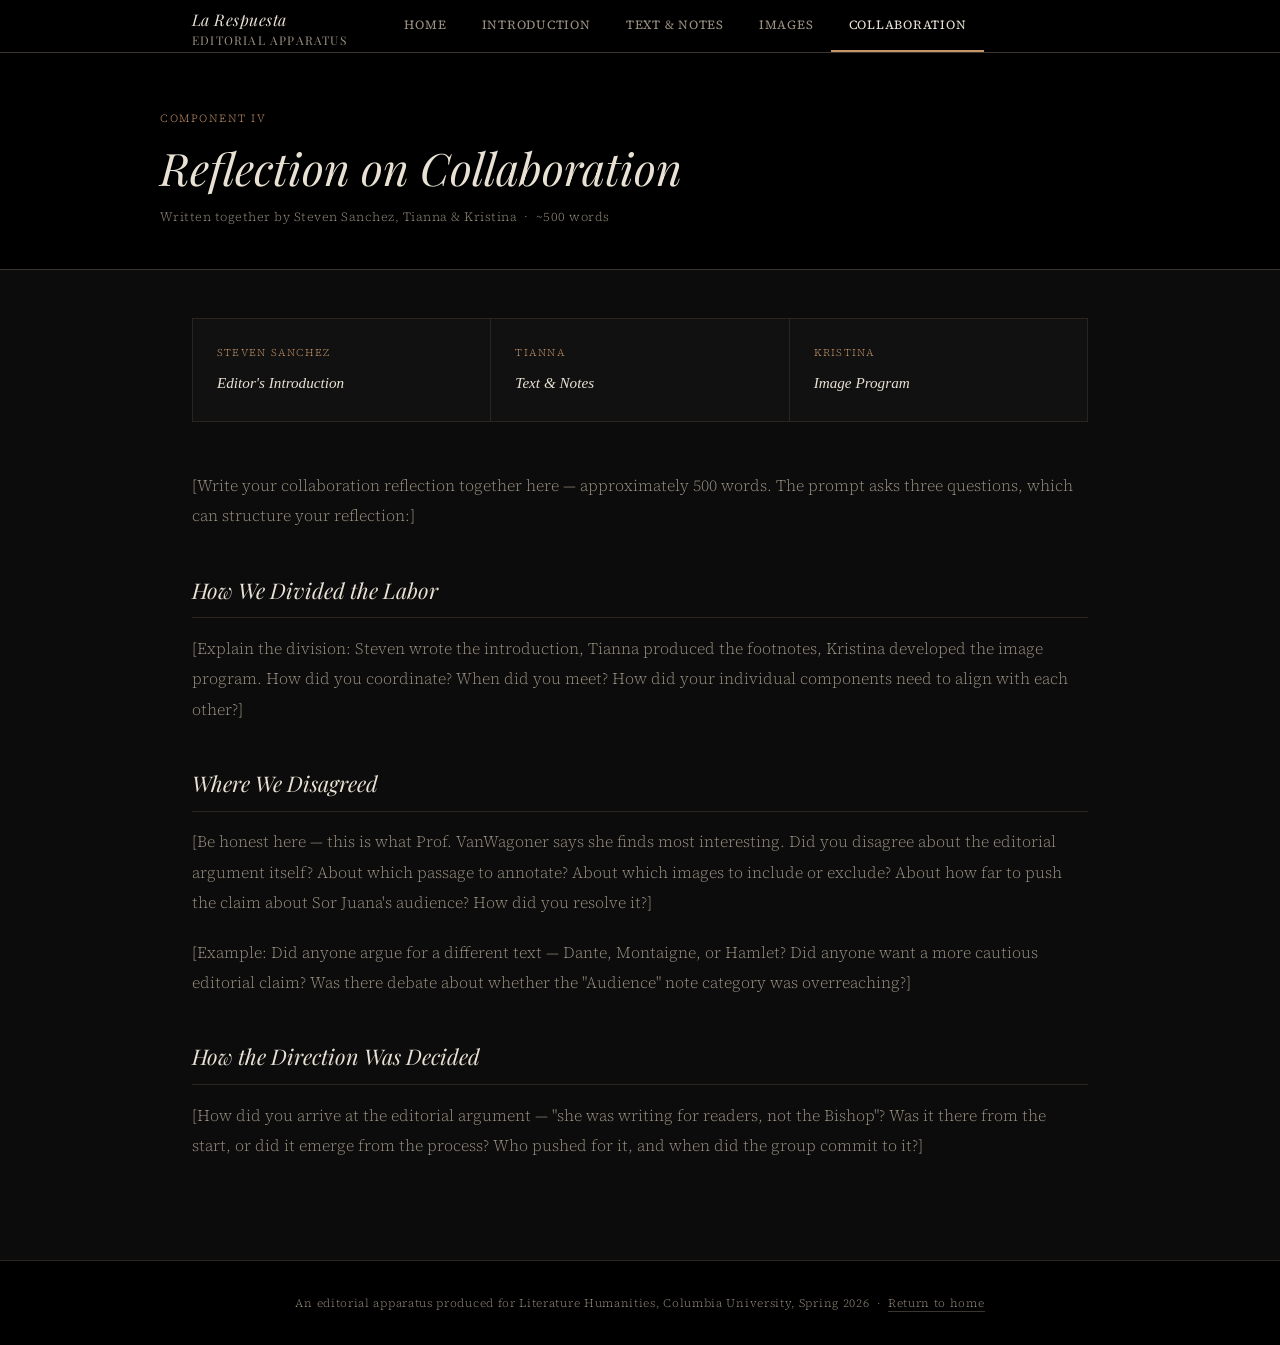
==== collaboration.html @ 0af34271 "Rebuild site: Digital Dante-inspired editorial apparatus for La Respuesta Full redesign with dark sc" ====
<!DOCTYPE html>
<html lang="en">
<head>
  <meta charset="UTF-8" />
  <meta name="viewport" content="width=device-width, initial-scale=1.0" />
  <title>Reflection on Collaboration — La Respuesta</title>
  <link rel="stylesheet" href="css/style.css" />
</head>
<body>

  <header>
    <nav>
      <a href="index.html" class="nav-logo">
        La Respuesta
        <span>Editorial Apparatus</span>
      </a>
      <ul>
        <li><a href="index.html">Home</a></li>
        <li><a href="introduction.html">Introduction</a></li>
        <li><a href="text.html">Text &amp; Notes</a></li>
        <li><a href="images.html">Images</a></li>
        <li><a href="collaboration.html" class="active">Collaboration</a></li>
      </ul>
    </nav>
  </header>

  <main>

    <div class="page-header">
      <div class="page-header-inner">
        <p class="page-eyebrow">Component IV</p>
        <h1>Reflection on Collaboration</h1>
        <p class="byline">
          Written together by Steven Sanchez, Tianna &amp; Kristina &nbsp;·&nbsp; ~500 words
        </p>
      </div>
    </div>

    <div class="page-content">

      <div style="display:grid;grid-template-columns:1fr 1fr 1fr;gap:1px;background:var(--border);border:1px solid var(--border);margin-bottom:3rem;">
        <div style="background:var(--bg-section);padding:1.5rem;">
          <div class="image-num" style="margin-bottom:0.5rem;">Steven Sanchez</div>
          <div style="font-family:'IM Fell English',serif;font-style:italic;color:var(--text);font-size:0.95rem;">Editor's Introduction</div>
        </div>
        <div style="background:var(--bg-section);padding:1.5rem;">
          <div class="image-num" style="margin-bottom:0.5rem;">Tianna</div>
          <div style="font-family:'IM Fell English',serif;font-style:italic;color:var(--text);font-size:0.95rem;">Text &amp; Notes</div>
        </div>
        <div style="background:var(--bg-section);padding:1.5rem;">
          <div class="image-num" style="margin-bottom:0.5rem;">Kristina</div>
          <div style="font-family:'IM Fell English',serif;font-style:italic;color:var(--text);font-size:0.95rem;">Image Program</div>
        </div>
      </div>

      <article class="prose">

        <p>
          [Write your collaboration reflection together here — approximately 500 words.
          The prompt asks three questions, which can structure your reflection:]
        </p>

        <h2>How We Divided the Labor</h2>
        <p>
          [Explain the division: Steven wrote the introduction, Tianna produced the footnotes,
          Kristina developed the image program. How did you coordinate? When did you meet?
          How did your individual components need to align with each other?]
        </p>

        <h2>Where We Disagreed</h2>
        <p>
          [Be honest here — this is what Prof. VanWagoner says she finds most interesting.
          Did you disagree about the editorial argument itself? About which passage to annotate?
          About which images to include or exclude? About how far to push the claim about
          Sor Juana's audience? How did you resolve it?]
        </p>
        <p>
          [Example: Did anyone argue for a different text — Dante, Montaigne, or Hamlet?
          Did anyone want a more cautious editorial claim? Was there debate about whether
          the "Audience" note category was overreaching?]
        </p>

        <h2>How the Direction Was Decided</h2>
        <p>
          [How did you arrive at the editorial argument — "she was writing for readers, not the
          Bishop"? Was it there from the start, or did it emerge from the process? Who pushed
          for it, and when did the group commit to it?]
        </p>

      </article>
    </div>

  </main>

  <footer>
    <p>
      An editorial apparatus produced for Literature Humanities, Columbia University, Spring 2026 &nbsp;·&nbsp;
      <a href="index.html">Return to home</a>
    </p>
  </footer>

  <script src="js/main.js"></script>
</body>
</html>
---- css/style.css ----
/* ===== Fonts ===== */
@import url('https://fonts.googleapis.com/css2?family=IM+Fell+English:ital@0;1&family=Playfair+Display:ital,wght@0,400;0,700;1,400&family=Source+Serif+4:ital,wght@0,300;0,400;1,300;1,400&display=swap');

/* ===== Reset ===== */
*, *::before, *::after {
  box-sizing: border-box;
  margin: 0;
  padding: 0;
}

:root {
  --bg:          #0c0c0c;
  --bg-section:  #111111;
  --text:        #e8e1d4;
  --text-muted:  #9a9080;
  --accent:      #c8956a;
  --accent-dim:  #7a4f2e;
  --border:      #2a2520;
  --border-mid:  #3a3530;
  --gold:        #c9a84c;
  --max-width:   960px;
  --font-serif:  'IM Fell English', 'Playfair Display', Georgia, serif;
  --font-body:   'Source Serif 4', Georgia, serif;
}

html { font-size: 16px; scroll-behavior: smooth; }

body {
  background: var(--bg);
  color: var(--text);
  font-family: var(--font-body);
  font-weight: 300;
  line-height: 1.8;
  display: flex;
  flex-direction: column;
  min-height: 100vh;
}

main { flex: 1; }

a { color: inherit; text-decoration: none; }

/* ===== Navigation ===== */
header {
  background: #000;
  border-bottom: 1px solid var(--border-mid);
  position: sticky;
  top: 0;
  z-index: 200;
}

nav {
  max-width: var(--max-width);
  margin: 0 auto;
  padding: 0 2rem;
  display: flex;
  align-items: center;
  height: 52px;
  gap: 0;
}

.nav-logo {
  font-family: var(--font-serif);
  font-size: 1rem;
  color: var(--text);
  letter-spacing: 0.03em;
  margin-right: 2.5rem;
  white-space: nowrap;
  font-style: italic;
}

.nav-logo span {
  font-style: normal;
  color: var(--text-muted);
  font-size: 0.75rem;
  letter-spacing: 0.1em;
  text-transform: uppercase;
  display: block;
  line-height: 1;
}

nav ul {
  list-style: none;
  display: flex;
  height: 100%;
}

nav ul li {
  height: 100%;
}

nav ul li a {
  display: flex;
  align-items: center;
  height: 100%;
  padding: 0 1.1rem;
  font-family: var(--font-body);
  font-size: 0.78rem;
  font-weight: 400;
  letter-spacing: 0.06em;
  text-transform: uppercase;
  color: var(--text-muted);
  border-bottom: 2px solid transparent;
  transition: color 0.2s, border-color 0.2s;
}

nav ul li a:hover,
nav ul li a.active {
  color: var(--text);
  border-bottom-color: var(--accent);
}

/* ===== Hero ===== */
.hero {
  position: relative;
  height: 82vh;
  min-height: 520px;
  display: flex;
  align-items: flex-end;
  overflow: hidden;
  background: #000;
}

.hero-img {
  position: absolute;
  inset: 0;
  width: 100%;
  height: 100%;
  object-fit: cover;
  opacity: 0.45;
}

/* Fallback parchment texture when no image is present */
.hero-bg-fallback {
  position: absolute;
  inset: 0;
  background:
    radial-gradient(ellipse at 30% 40%, #3d2a1a 0%, transparent 60%),
    radial-gradient(ellipse at 70% 60%, #1a1208 0%, transparent 60%),
    linear-gradient(170deg, #1c1410 0%, #080604 100%);
  opacity: 1;
}

.hero-overlay {
  position: absolute;
  inset: 0;
  background: linear-gradient(
    to top,
    rgba(0,0,0,0.92) 0%,
    rgba(0,0,0,0.5) 45%,
    rgba(0,0,0,0.15) 100%
  );
}

.hero-content {
  position: relative;
  z-index: 10;
  max-width: var(--max-width);
  margin: 0 auto;
  padding: 0 2rem 3.5rem;
  width: 100%;
}

.hero-eyebrow {
  font-family: var(--font-body);
  font-size: 0.72rem;
  font-weight: 400;
  letter-spacing: 0.15em;
  text-transform: uppercase;
  color: var(--accent);
  margin-bottom: 0.9rem;
}

.hero h1 {
  font-family: var(--font-serif);
  font-size: clamp(2.2rem, 5vw, 3.8rem);
  font-weight: 400;
  font-style: italic;
  line-height: 1.1;
  color: var(--text);
  margin-bottom: 0.5rem;
  max-width: 700px;
}

.hero-subtitle {
  font-family: var(--font-body);
  font-size: 0.9rem;
  color: var(--text-muted);
  letter-spacing: 0.04em;
  margin-bottom: 2rem;
  max-width: 560px;
  line-height: 1.6;
}

.hero-meta {
  display: flex;
  gap: 2rem;
  flex-wrap: wrap;
  font-size: 0.75rem;
  letter-spacing: 0.08em;
  text-transform: uppercase;
  color: var(--text-muted);
  border-top: 1px solid var(--border-mid);
  padding-top: 1.2rem;
}

.hero-meta span { color: var(--text); }

/* ===== Banner strip (like Digital Dante's subtitle bar) ===== */
.site-banner {
  background: #000;
  border-bottom: 1px solid var(--border);
  text-align: center;
  padding: 0.65rem 2rem;
  font-size: 0.68rem;
  letter-spacing: 0.14em;
  text-transform: uppercase;
  color: var(--text-muted);
}

.site-banner strong { color: var(--text); font-weight: 400; }

/* ===== Nav Cards (home page section grid) ===== */
.nav-cards {
  display: grid;
  grid-template-columns: repeat(auto-fit, minmax(200px, 1fr));
  border-top: 1px solid var(--border);
}

.nav-card {
  border-right: 1px solid var(--border);
  padding: 2.2rem 1.8rem;
  transition: background 0.2s;
  cursor: pointer;
  display: flex;
  flex-direction: column;
  gap: 0.5rem;
}

.nav-card:last-child { border-right: none; }

.nav-card:hover { background: var(--bg-section); }

.nav-card-label {
  font-size: 0.68rem;
  letter-spacing: 0.12em;
  text-transform: uppercase;
  color: var(--accent);
}

.nav-card-title {
  font-family: var(--font-serif);
  font-size: 1.05rem;
  font-style: italic;
  color: var(--text);
  line-height: 1.3;
}

.nav-card-desc {
  font-size: 0.8rem;
  color: var(--text-muted);
  line-height: 1.5;
}

/* ===== Claim section ===== */
.claim-section {
  max-width: var(--max-width);
  margin: 0 auto;
  padding: 4rem 2rem;
  display: grid;
  grid-template-columns: 1fr 2fr;
  gap: 3rem;
  border-bottom: 1px solid var(--border);
}

.claim-label {
  font-size: 0.68rem;
  letter-spacing: 0.14em;
  text-transform: uppercase;
  color: var(--accent);
  padding-top: 0.25rem;
}

.claim-body h2 {
  font-family: var(--font-serif);
  font-size: 1.55rem;
  font-style: italic;
  font-weight: 400;
  line-height: 1.35;
  color: var(--text);
  margin-bottom: 1.2rem;
}

.claim-body p {
  font-size: 0.95rem;
  color: var(--text-muted);
  line-height: 1.9;
  margin-bottom: 0.9rem;
}

.claim-body p:last-child { margin-bottom: 0; }

/* ===== Page layout ===== */
.page-header {
  background: #000;
  border-bottom: 1px solid var(--border-mid);
  padding: 3.5rem 2rem 2.5rem;
}

.page-header-inner {
  max-width: var(--max-width);
  margin: 0 auto;
}

.page-eyebrow {
  font-size: 0.68rem;
  letter-spacing: 0.14em;
  text-transform: uppercase;
  color: var(--accent);
  margin-bottom: 0.8rem;
}

.page-header h1 {
  font-family: var(--font-serif);
  font-size: clamp(1.8rem, 4vw, 2.8rem);
  font-style: italic;
  font-weight: 400;
  line-height: 1.2;
  color: var(--text);
  margin-bottom: 0.7rem;
}

.page-header .byline {
  font-size: 0.78rem;
  color: var(--text-muted);
  letter-spacing: 0.04em;
}

.page-content {
  max-width: var(--max-width);
  margin: 0 auto;
  padding: 3rem 2rem 5rem;
}

/* ===== Prose ===== */
.prose h2 {
  font-family: var(--font-serif);
  font-size: 1.35rem;
  font-style: italic;
  font-weight: 400;
  color: var(--text);
  margin: 2.5rem 0 0.9rem;
  padding-bottom: 0.5rem;
  border-bottom: 1px solid var(--border);
}

.prose p {
  font-size: 1rem;
  line-height: 1.9;
  color: var(--text-muted);
  margin-bottom: 1.2rem;
}

.prose p strong { color: var(--text); font-weight: 400; }

.prose blockquote {
  margin: 2rem 0;
  padding: 1.2rem 1.8rem;
  border-left: 3px solid var(--accent-dim);
  background: var(--bg-section);
}

.prose blockquote p {
  font-style: italic;
  color: var(--text);
  margin-bottom: 0;
}

/* ===== Annotated text ===== */
.text-passage {
  background: var(--bg-section);
  border: 1px solid var(--border-mid);
  border-radius: 2px;
  padding: 2.5rem 3rem;
  margin-bottom: 3rem;
  font-family: var(--font-serif);
  font-size: 1rem;
  line-height: 2.1;
  color: var(--text);
}

.text-passage p { margin-bottom: 1.2em; }

.note-marker {
  color: var(--gold);
  font-size: 0.72rem;
  vertical-align: super;
  cursor: pointer;
  font-family: var(--font-body);
  font-style: normal;
  margin-left: 1px;
  transition: color 0.15s;
}

.note-marker:hover { color: var(--accent); }

/* ===== Notes list ===== */
.notes-list {
  counter-reset: note;
  list-style: none;
  padding: 0;
}

.notes-list li {
  display: grid;
  grid-template-columns: 2.5rem 1fr;
  gap: 0.5rem;
  padding: 1.1rem 0;
  border-bottom: 1px solid var(--border);
  font-size: 0.9rem;
  line-height: 1.75;
  color: var(--text-muted);
}

.notes-list li:last-child { border-bottom: none; }

.note-num {
  color: var(--gold);
  font-family: var(--font-body);
  font-size: 0.75rem;
  padding-top: 0.15rem;
  font-style: normal;
}

.note-tag {
  font-size: 0.65rem;
  letter-spacing: 0.08em;
  text-transform: uppercase;
  color: var(--accent-dim);
  border: 1px solid var(--accent-dim);
  padding: 0.1rem 0.4rem;
  border-radius: 2px;
  margin-left: 0.5rem;
  vertical-align: middle;
}

/* ===== Images ===== */
.image-grid {
  display: grid;
  grid-template-columns: 1fr;
  gap: 4rem;
}

.image-entry {
  border-bottom: 1px solid var(--border);
  padding-bottom: 4rem;
}

.image-entry:last-child { border-bottom: none; padding-bottom: 0; }

.image-figure {
  background: var(--bg-section);
  border: 1px solid var(--border-mid);
  margin-bottom: 1.5rem;
  display: flex;
  align-items: center;
  justify-content: center;
  min-height: 260px;
  overflow: hidden;
}

.image-figure img {
  width: 100%;
  display: block;
  max-height: 500px;
  object-fit: contain;
}

.image-placeholder {
  display: flex;
  flex-direction: column;
  align-items: center;
  justify-content: center;
  min-height: 260px;
  color: var(--text-muted);
  text-align: center;
  padding: 2rem;
}

.image-placeholder .icon { font-size: 2rem; margin-bottom: 0.5rem; opacity: 0.3; }

.image-num {
  font-size: 0.65rem;
  letter-spacing: 0.12em;
  text-transform: uppercase;
  color: var(--accent);
  margin-bottom: 0.4rem;
}

.image-caption {
  font-family: var(--font-serif);
  font-size: 1.05rem;
  font-style: italic;
  color: var(--text);
  margin-bottom: 0.4rem;
}

.image-source {
  font-size: 0.75rem;
  color: var(--text-muted);
  margin-bottom: 1.1rem;
}

.image-analysis {
  font-size: 0.92rem;
  line-height: 1.85;
  color: var(--text-muted);
}

/* ===== Argument callout ===== */
.callout {
  border: 1px solid var(--accent-dim);
  background: #160e08;
  padding: 1.5rem 2rem;
  margin: 2rem 0;
  border-radius: 2px;
}

.callout-label {
  font-size: 0.65rem;
  letter-spacing: 0.12em;
  text-transform: uppercase;
  color: var(--accent);
  margin-bottom: 0.6rem;
}

.callout p {
  font-size: 0.92rem;
  color: var(--text);
  line-height: 1.8;
  margin: 0;
}

/* ===== Footer ===== */
footer {
  background: #000;
  border-top: 1px solid var(--border);
  padding: 2rem;
  text-align: center;
  font-size: 0.72rem;
  letter-spacing: 0.06em;
  color: var(--text-muted);
}

footer a { color: var(--text-muted); border-bottom: 1px solid var(--border-mid); }

/* ===== Responsive ===== */
@media (max-width: 700px) {
  .claim-section { grid-template-columns: 1fr; gap: 1rem; }
  .nav-cards { grid-template-columns: 1fr 1fr; }
  .text-passage { padding: 1.5rem; }
  nav ul li a { padding: 0 0.7rem; font-size: 0.72rem; }
  .nav-logo { margin-right: 1rem; }
}
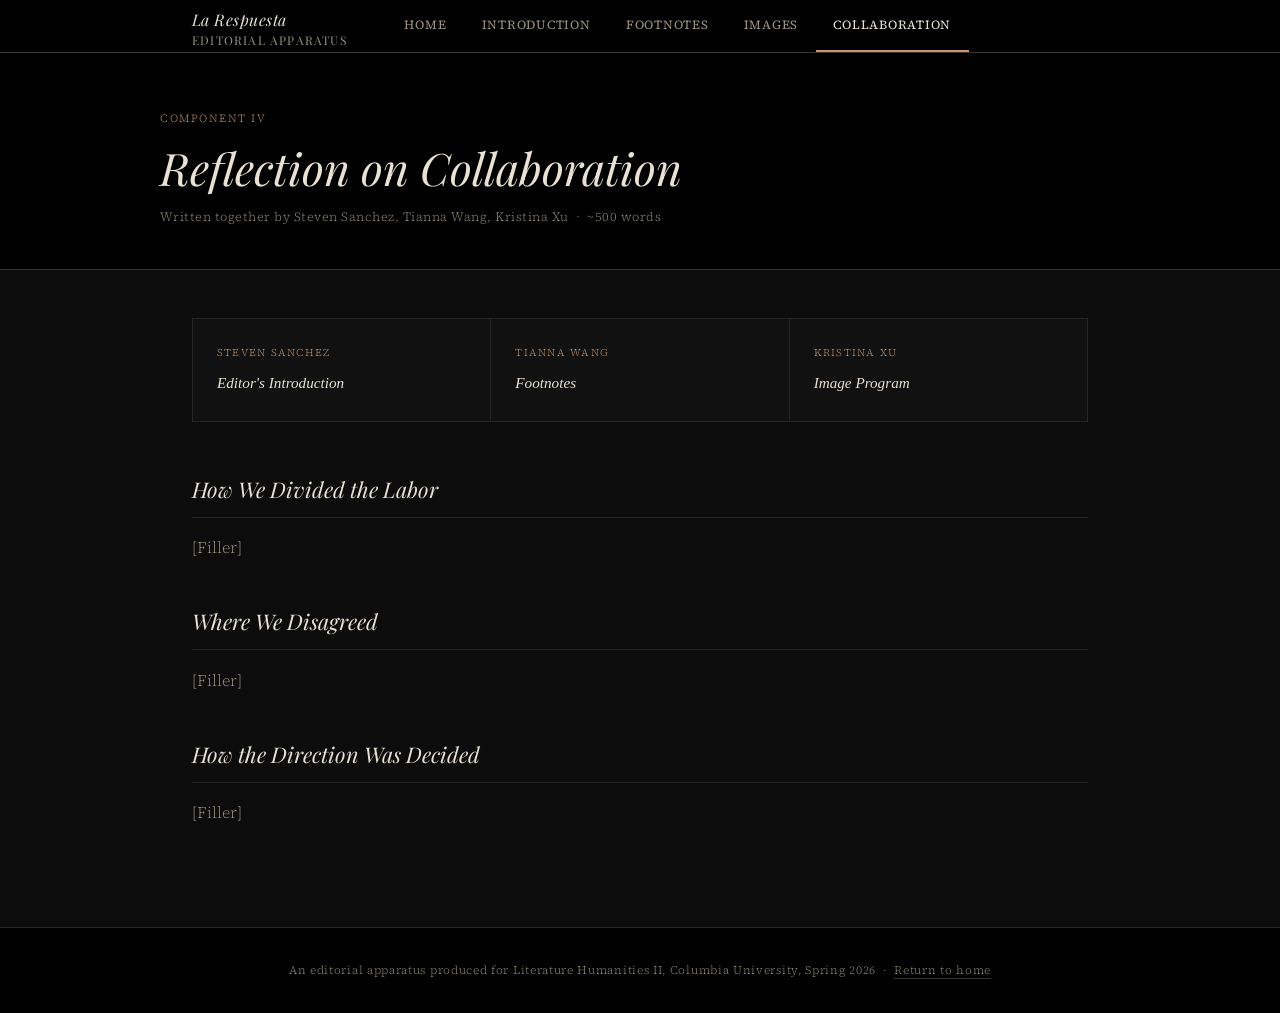
==== commit 0e464653: "Edits: book cover, remove editorial argument section, clean fillers, fix names/course/em dashes - Ad" ====
--- a/collaboration.html
+++ b/collaboration.html
@@ -3,7 +3,7 @@
 <head>
   <meta charset="UTF-8" />
   <meta name="viewport" content="width=device-width, initial-scale=1.0" />
-  <title>Reflection on Collaboration — La Respuesta</title>
+  <title>Reflection on Collaboration, La Respuesta</title>
   <link rel="stylesheet" href="css/style.css" />
 </head>
 <body>
@@ -17,7 +17,7 @@
       <ul>
         <li><a href="index.html">Home</a></li>
         <li><a href="introduction.html">Introduction</a></li>
-        <li><a href="text.html">Text &amp; Notes</a></li>
+        <li><a href="text.html">Footnotes</a></li>
         <li><a href="images.html">Images</a></li>
         <li><a href="collaboration.html" class="active">Collaboration</a></li>
       </ul>
@@ -31,7 +31,7 @@
         <p class="page-eyebrow">Component IV</p>
         <h1>Reflection on Collaboration</h1>
         <p class="byline">
-          Written together by Steven Sanchez, Tianna &amp; Kristina &nbsp;·&nbsp; ~500 words
+          Written together by Steven Sanchez, Tianna Wang, Kristina Xu &nbsp;·&nbsp; ~500 words
         </p>
       </div>
     </div>
@@ -44,48 +44,25 @@
           <div style="font-family:'IM Fell English',serif;font-style:italic;color:var(--text);font-size:0.95rem;">Editor's Introduction</div>
         </div>
         <div style="background:var(--bg-section);padding:1.5rem;">
-          <div class="image-num" style="margin-bottom:0.5rem;">Tianna</div>
-          <div style="font-family:'IM Fell English',serif;font-style:italic;color:var(--text);font-size:0.95rem;">Text &amp; Notes</div>
+          <div class="image-num" style="margin-bottom:0.5rem;">Tianna Wang</div>
+          <div style="font-family:'IM Fell English',serif;font-style:italic;color:var(--text);font-size:0.95rem;">Footnotes</div>
         </div>
         <div style="background:var(--bg-section);padding:1.5rem;">
-          <div class="image-num" style="margin-bottom:0.5rem;">Kristina</div>
+          <div class="image-num" style="margin-bottom:0.5rem;">Kristina Xu</div>
           <div style="font-family:'IM Fell English',serif;font-style:italic;color:var(--text);font-size:0.95rem;">Image Program</div>
         </div>
       </div>
 
       <article class="prose">
 
-        <p>
-          [Write your collaboration reflection together here — approximately 500 words.
-          The prompt asks three questions, which can structure your reflection:]
-        </p>
-
         <h2>How We Divided the Labor</h2>
-        <p>
-          [Explain the division: Steven wrote the introduction, Tianna produced the footnotes,
-          Kristina developed the image program. How did you coordinate? When did you meet?
-          How did your individual components need to align with each other?]
-        </p>
+        <p>[Filler]</p>
 
         <h2>Where We Disagreed</h2>
-        <p>
-          [Be honest here — this is what Prof. VanWagoner says she finds most interesting.
-          Did you disagree about the editorial argument itself? About which passage to annotate?
-          About which images to include or exclude? About how far to push the claim about
-          Sor Juana's audience? How did you resolve it?]
-        </p>
-        <p>
-          [Example: Did anyone argue for a different text — Dante, Montaigne, or Hamlet?
-          Did anyone want a more cautious editorial claim? Was there debate about whether
-          the "Audience" note category was overreaching?]
-        </p>
+        <p>[Filler]</p>
 
         <h2>How the Direction Was Decided</h2>
-        <p>
-          [How did you arrive at the editorial argument — "she was writing for readers, not the
-          Bishop"? Was it there from the start, or did it emerge from the process? Who pushed
-          for it, and when did the group commit to it?]
-        </p>
+        <p>[Filler]</p>
 
       </article>
     </div>
@@ -94,7 +71,7 @@
 
   <footer>
     <p>
-      An editorial apparatus produced for Literature Humanities, Columbia University, Spring 2026 &nbsp;·&nbsp;
+      An editorial apparatus produced for Literature Humanities II, Columbia University, Spring 2026 &nbsp;·&nbsp;
       <a href="index.html">Return to home</a>
     </p>
   </footer>
--- a/css/style.css
+++ b/css/style.css
@@ -262,6 +262,61 @@
   line-height: 1.5;
 }
 
+/* ===== Book Cover ===== */
+.book-cover-section {
+  background: #000;
+  border-bottom: 1px solid var(--border);
+  padding: 3.5rem 2rem;
+  display: flex;
+  justify-content: center;
+}
+
+.book-cover-inner {
+  display: flex;
+  justify-content: center;
+}
+
+.book-cover-frame {
+  width: 240px;
+  box-shadow: 0 8px 40px rgba(0,0,0,0.8), 4px 0 12px rgba(0,0,0,0.5);
+  border-radius: 2px;
+  overflow: hidden;
+  background: #1a1410;
+}
+
+.book-cover-frame img {
+  width: 100%;
+  display: block;
+}
+
+.book-cover-placeholder {
+  width: 240px;
+  height: 340px;
+  display: flex;
+  flex-direction: column;
+  align-items: center;
+  justify-content: center;
+  gap: 0.5rem;
+  border: 1px dashed var(--border-mid);
+  color: var(--text-muted);
+  font-size: 0.78rem;
+  text-align: center;
+  padding: 1rem;
+  letter-spacing: 0.06em;
+}
+
+.book-cover-placeholder span {
+  font-family: var(--font-serif);
+  font-style: italic;
+  font-size: 1rem;
+  color: var(--text);
+}
+
+.book-cover-placeholder small {
+  font-size: 0.68rem;
+  color: var(--text-muted);
+}
+
 /* ===== Claim section ===== */
 .claim-section {
   max-width: var(--max-width);
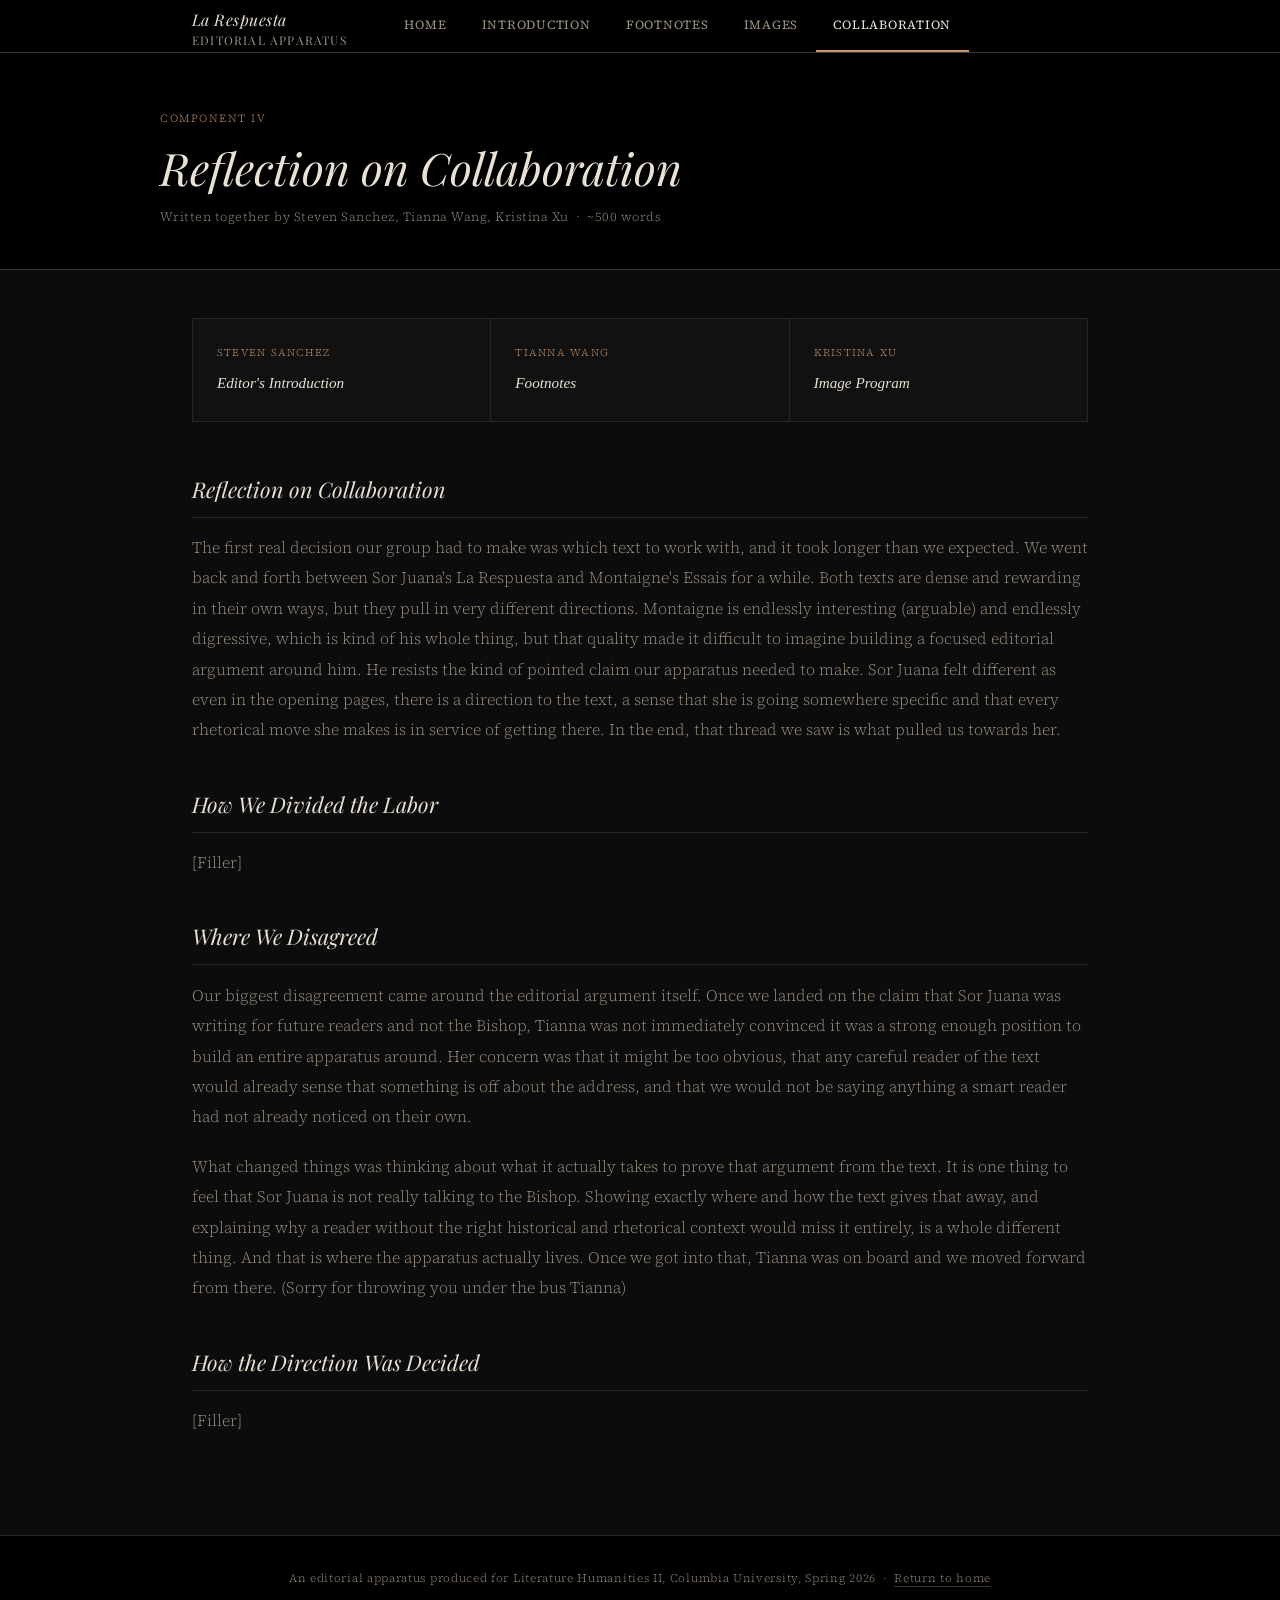
==== commit b67c64e2: "Add collaboration reflection and disagreement text Co-Authored-By: Claude Sonnet 4.6 <noreply@anthro" ====
--- a/collaboration.html
+++ b/collaboration.html
@@ -55,11 +55,15 @@
 
       <article class="prose">
 
+        <h2>Reflection on Collaboration</h2>
+        <p>The first real decision our group had to make was which text to work with, and it took longer than we expected. We went back and forth between Sor Juana's La Respuesta and Montaigne's Essais for a while. Both texts are dense and rewarding in their own ways, but they pull in very different directions. Montaigne is endlessly interesting (arguable) and endlessly digressive, which is kind of his whole thing, but that quality made it difficult to imagine building a focused editorial argument around him. He resists the kind of pointed claim our apparatus needed to make. Sor Juana felt different as even in the opening pages, there is a direction to the text, a sense that she is going somewhere specific and that every rhetorical move she makes is in service of getting there. In the end, that thread we saw is what pulled us towards her.</p>
+
         <h2>How We Divided the Labor</h2>
         <p>[Filler]</p>
 
         <h2>Where We Disagreed</h2>
-        <p>[Filler]</p>
+        <p>Our biggest disagreement came around the editorial argument itself. Once we landed on the claim that Sor Juana was writing for future readers and not the Bishop, Tianna was not immediately convinced it was a strong enough position to build an entire apparatus around. Her concern was that it might be too obvious, that any careful reader of the text would already sense that something is off about the address, and that we would not be saying anything a smart reader had not already noticed on their own.</p>
+        <p>What changed things was thinking about what it actually takes to prove that argument from the text. It is one thing to feel that Sor Juana is not really talking to the Bishop. Showing exactly where and how the text gives that away, and explaining why a reader without the right historical and rhetorical context would miss it entirely, is a whole different thing. And that is where the apparatus actually lives. Once we got into that, Tianna was on board and we moved forward from there. (Sorry for throwing you under the bus Tianna)</p>
 
         <h2>How the Direction Was Decided</h2>
         <p>[Filler]</p>
--- a/css/style.css
+++ b/css/style.css
@@ -127,29 +127,16 @@
   width: 100%;
   height: 100%;
   object-fit: cover;
-  opacity: 0.45;
-}
-
-/* Fallback parchment texture when no image is present */
-.hero-bg-fallback {
+  object-position: center 15%;
+  opacity: 0.72;
+}
+
+.hero-overlay {
   position: absolute;
   inset: 0;
   background:
-    radial-gradient(ellipse at 30% 40%, #3d2a1a 0%, transparent 60%),
-    radial-gradient(ellipse at 70% 60%, #1a1208 0%, transparent 60%),
-    linear-gradient(170deg, #1c1410 0%, #080604 100%);
-  opacity: 1;
-}
-
-.hero-overlay {
-  position: absolute;
-  inset: 0;
-  background: linear-gradient(
-    to top,
-    rgba(0,0,0,0.92) 0%,
-    rgba(0,0,0,0.5) 45%,
-    rgba(0,0,0,0.15) 100%
-  );
+    linear-gradient(to top,  rgba(0,0,0,0.96) 0%, rgba(0,0,0,0.55) 38%, rgba(0,0,0,0.0) 65%),
+    linear-gradient(to right, rgba(0,0,0,0.55) 0%, rgba(0,0,0,0.0) 50%);
 }
 
 .hero-content {
@@ -220,140 +207,156 @@
 
 .site-banner strong { color: var(--text); font-weight: 400; }
 
-/* ===== Nav Cards (home page section grid) ===== */
-.nav-cards {
+/* ===== Edition Split (cover + nav) ===== */
+.edition-split {
   display: grid;
-  grid-template-columns: repeat(auto-fit, minmax(200px, 1fr));
+  grid-template-columns: 340px 1fr;
   border-top: 1px solid var(--border);
-}
-
-.nav-card {
+  min-height: 520px;
+}
+
+/* Left column: cover */
+.edition-cover-col {
+  background: #070707;
   border-right: 1px solid var(--border);
-  padding: 2.2rem 1.8rem;
-  transition: background 0.2s;
-  cursor: pointer;
-  display: flex;
-  flex-direction: column;
-  gap: 0.5rem;
-}
-
-.nav-card:last-child { border-right: none; }
-
-.nav-card:hover { background: var(--bg-section); }
-
-.nav-card-label {
-  font-size: 0.68rem;
-  letter-spacing: 0.12em;
-  text-transform: uppercase;
-  color: var(--accent);
-}
-
-.nav-card-title {
-  font-family: var(--font-serif);
-  font-size: 1.05rem;
-  font-style: italic;
-  color: var(--text);
-  line-height: 1.3;
-}
-
-.nav-card-desc {
-  font-size: 0.8rem;
-  color: var(--text-muted);
-  line-height: 1.5;
-}
-
-/* ===== Book Cover ===== */
-.book-cover-section {
-  background: #000;
-  border-bottom: 1px solid var(--border);
-  padding: 3.5rem 2rem;
-  display: flex;
-  justify-content: center;
-}
-
-.book-cover-inner {
-  display: flex;
-  justify-content: center;
-}
-
-.book-cover-frame {
-  width: 240px;
-  box-shadow: 0 8px 40px rgba(0,0,0,0.8), 4px 0 12px rgba(0,0,0,0.5);
-  border-radius: 2px;
-  overflow: hidden;
-  background: #1a1410;
-}
-
-.book-cover-frame img {
-  width: 100%;
-  display: block;
-}
-
-.book-cover-placeholder {
-  width: 240px;
-  height: 340px;
   display: flex;
   flex-direction: column;
   align-items: center;
   justify-content: center;
-  gap: 0.5rem;
+  padding: 3rem 2rem;
+  gap: 1.8rem;
+}
+
+.book-spine-shadow {
+  /* 3-D spine illusion */
+  position: relative;
+  filter: drop-shadow(-6px 6px 24px rgba(0,0,0,0.9)) drop-shadow(0 2px 8px rgba(0,0,0,0.6));
+}
+
+.book-spine-shadow img {
+  display: block;
+  width: 200px;
+  border-radius: 1px 3px 3px 1px;
+}
+
+.book-cover-placeholder {
+  width: 200px;
+  height: 285px;
+  display: flex;
+  flex-direction: column;
+  align-items: center;
+  justify-content: center;
+  gap: 0.6rem;
   border: 1px dashed var(--border-mid);
   color: var(--text-muted);
+  font-size: 0.75rem;
+  text-align: center;
+  padding: 1.2rem;
+  letter-spacing: 0.05em;
+  border-radius: 1px 3px 3px 1px;
+}
+
+.book-cover-placeholder span {
+  font-family: var(--font-serif);
+  font-style: italic;
+  font-size: 0.95rem;
+  color: var(--text);
+}
+
+.book-cover-placeholder small {
+  font-size: 0.62rem;
+  color: var(--text-muted);
+  opacity: 0.7;
+}
+
+.edition-cover-meta {
+  text-align: center;
+  display: flex;
+  flex-direction: column;
+  gap: 0.25rem;
+}
+
+.edition-cover-title {
+  font-family: var(--font-serif);
+  font-style: italic;
+  font-size: 1.1rem;
+  color: var(--text);
+}
+
+.edition-cover-author {
   font-size: 0.78rem;
-  text-align: center;
-  padding: 1rem;
-  letter-spacing: 0.06em;
-}
-
-.book-cover-placeholder span {
-  font-family: var(--font-serif);
-  font-style: italic;
+  color: var(--text-muted);
+  letter-spacing: 0.04em;
+}
+
+.edition-cover-sub {
+  font-size: 0.65rem;
+  letter-spacing: 0.1em;
+  text-transform: uppercase;
+  color: var(--accent);
+  margin-top: 0.2rem;
+}
+
+/* Right column: stacked nav items */
+.edition-nav-col {
+  display: flex;
+  flex-direction: column;
+}
+
+.edition-nav-item {
+  flex: 1;
+  display: flex;
+  align-items: center;
+  gap: 1.5rem;
+  padding: 0 2.2rem;
+  border-bottom: 1px solid var(--border);
+  transition: background 0.18s;
+  min-height: 0;
+}
+
+.edition-nav-item:last-child { border-bottom: none; }
+
+.edition-nav-item:hover { background: var(--bg-section); }
+
+.edition-nav-num {
+  font-family: var(--font-serif);
+  font-style: italic;
+  font-size: 2rem;
+  color: var(--border-mid);
+  min-width: 2rem;
+  line-height: 1;
+  transition: color 0.18s;
+}
+
+.edition-nav-item:hover .edition-nav-num { color: var(--accent); }
+
+.edition-nav-body { flex: 1; }
+
+.edition-nav-title {
+  font-family: var(--font-serif);
+  font-style: italic;
+  font-size: 1.05rem;
+  color: var(--text);
+  line-height: 1.3;
+  margin-bottom: 0.25rem;
+}
+
+.edition-nav-desc {
+  font-size: 0.78rem;
+  color: var(--text-muted);
+  line-height: 1.5;
+}
+
+.edition-nav-arrow {
+  color: var(--border-mid);
   font-size: 1rem;
-  color: var(--text);
-}
-
-.book-cover-placeholder small {
-  font-size: 0.68rem;
-  color: var(--text-muted);
-}
-
-/* ===== Claim section ===== */
-.claim-section {
-  max-width: var(--max-width);
-  margin: 0 auto;
-  padding: 4rem 2rem;
-  display: grid;
-  grid-template-columns: 1fr 2fr;
-  gap: 3rem;
-  border-bottom: 1px solid var(--border);
-}
-
-.claim-label {
-  font-size: 0.68rem;
-  letter-spacing: 0.14em;
-  text-transform: uppercase;
+  transition: color 0.18s, transform 0.18s;
+}
+
+.edition-nav-item:hover .edition-nav-arrow {
   color: var(--accent);
-  padding-top: 0.25rem;
-}
-
-.claim-body h2 {
-  font-family: var(--font-serif);
-  font-size: 1.55rem;
-  font-style: italic;
-  font-weight: 400;
-  line-height: 1.35;
-  color: var(--text);
-  margin-bottom: 1.2rem;
-}
-
-.claim-body p {
-  font-size: 0.95rem;
-  color: var(--text-muted);
-  line-height: 1.9;
-  margin-bottom: 0.9rem;
-}
-
-.claim-body p:last-child { margin-bottom: 0; }
+  transform: translateX(4px);
+}
 
 /* ===== Page layout ===== */
 .page-header {
@@ -611,8 +614,9 @@
 
 /* ===== Responsive ===== */
 @media (max-width: 700px) {
-  .claim-section { grid-template-columns: 1fr; gap: 1rem; }
-  .nav-cards { grid-template-columns: 1fr 1fr; }
+  .edition-split { grid-template-columns: 1fr; }
+  .edition-cover-col { border-right: none; border-bottom: 1px solid var(--border); padding: 2.5rem 2rem; }
+  .edition-nav-item { padding: 0 1.5rem; }
   .text-passage { padding: 1.5rem; }
   nav ul li a { padding: 0 0.7rem; font-size: 0.72rem; }
   .nav-logo { margin-right: 1rem; }
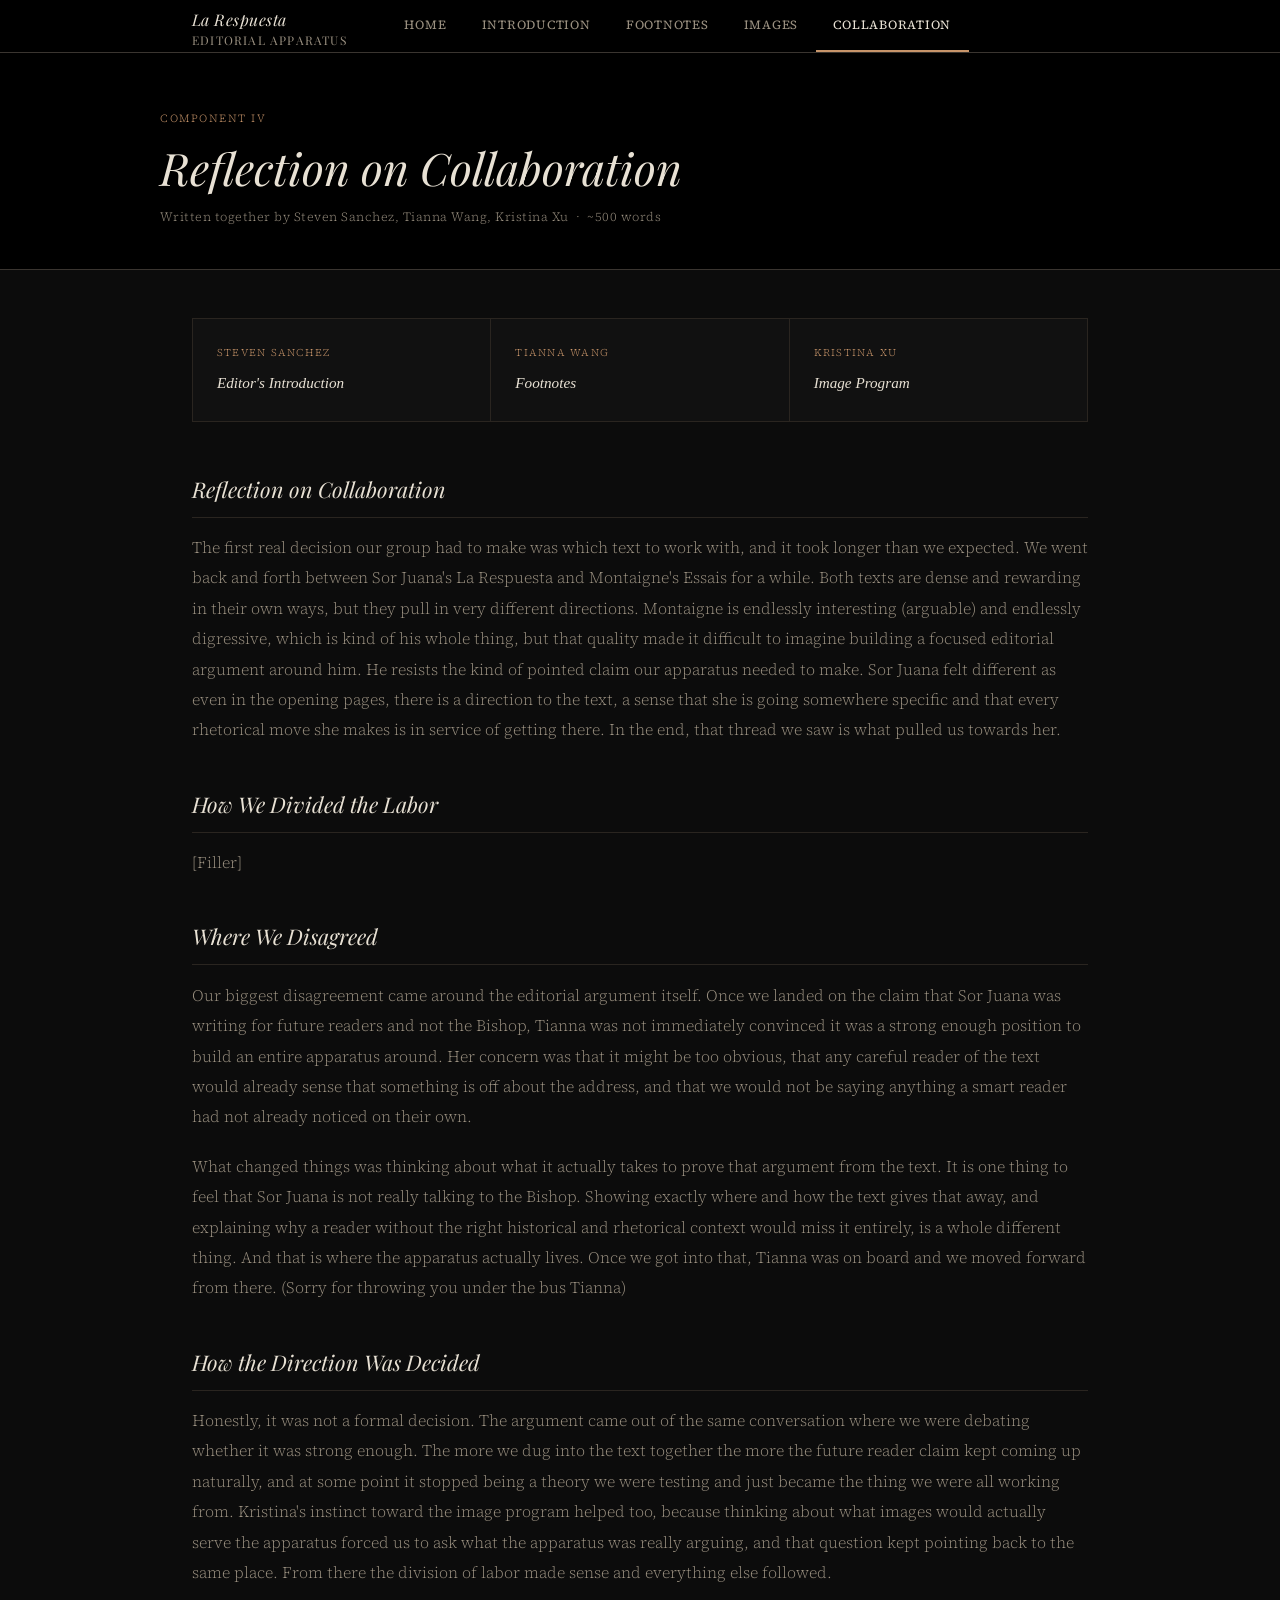
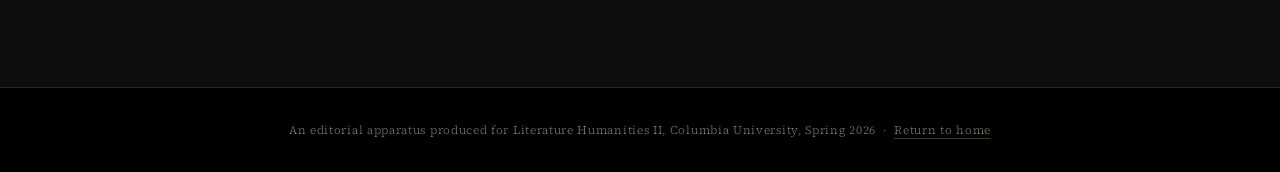
==== commit 44559633: "Add 'How the Direction Was Decided' text Co-Authored-By: Claude Sonnet 4.6 <noreply@anthropic.com>" ====
--- a/collaboration.html
+++ b/collaboration.html
@@ -66,7 +66,7 @@
         <p>What changed things was thinking about what it actually takes to prove that argument from the text. It is one thing to feel that Sor Juana is not really talking to the Bishop. Showing exactly where and how the text gives that away, and explaining why a reader without the right historical and rhetorical context would miss it entirely, is a whole different thing. And that is where the apparatus actually lives. Once we got into that, Tianna was on board and we moved forward from there. (Sorry for throwing you under the bus Tianna)</p>
 
         <h2>How the Direction Was Decided</h2>
-        <p>[Filler]</p>
+        <p>Honestly, it was not a formal decision. The argument came out of the same conversation where we were debating whether it was strong enough. The more we dug into the text together the more the future reader claim kept coming up naturally, and at some point it stopped being a theory we were testing and just became the thing we were all working from. Kristina's instinct toward the image program helped too, because thinking about what images would actually serve the apparatus forced us to ask what the apparatus was really arguing, and that question kept pointing back to the same place. From there the division of labor made sense and everything else followed.</p>
 
       </article>
     </div>
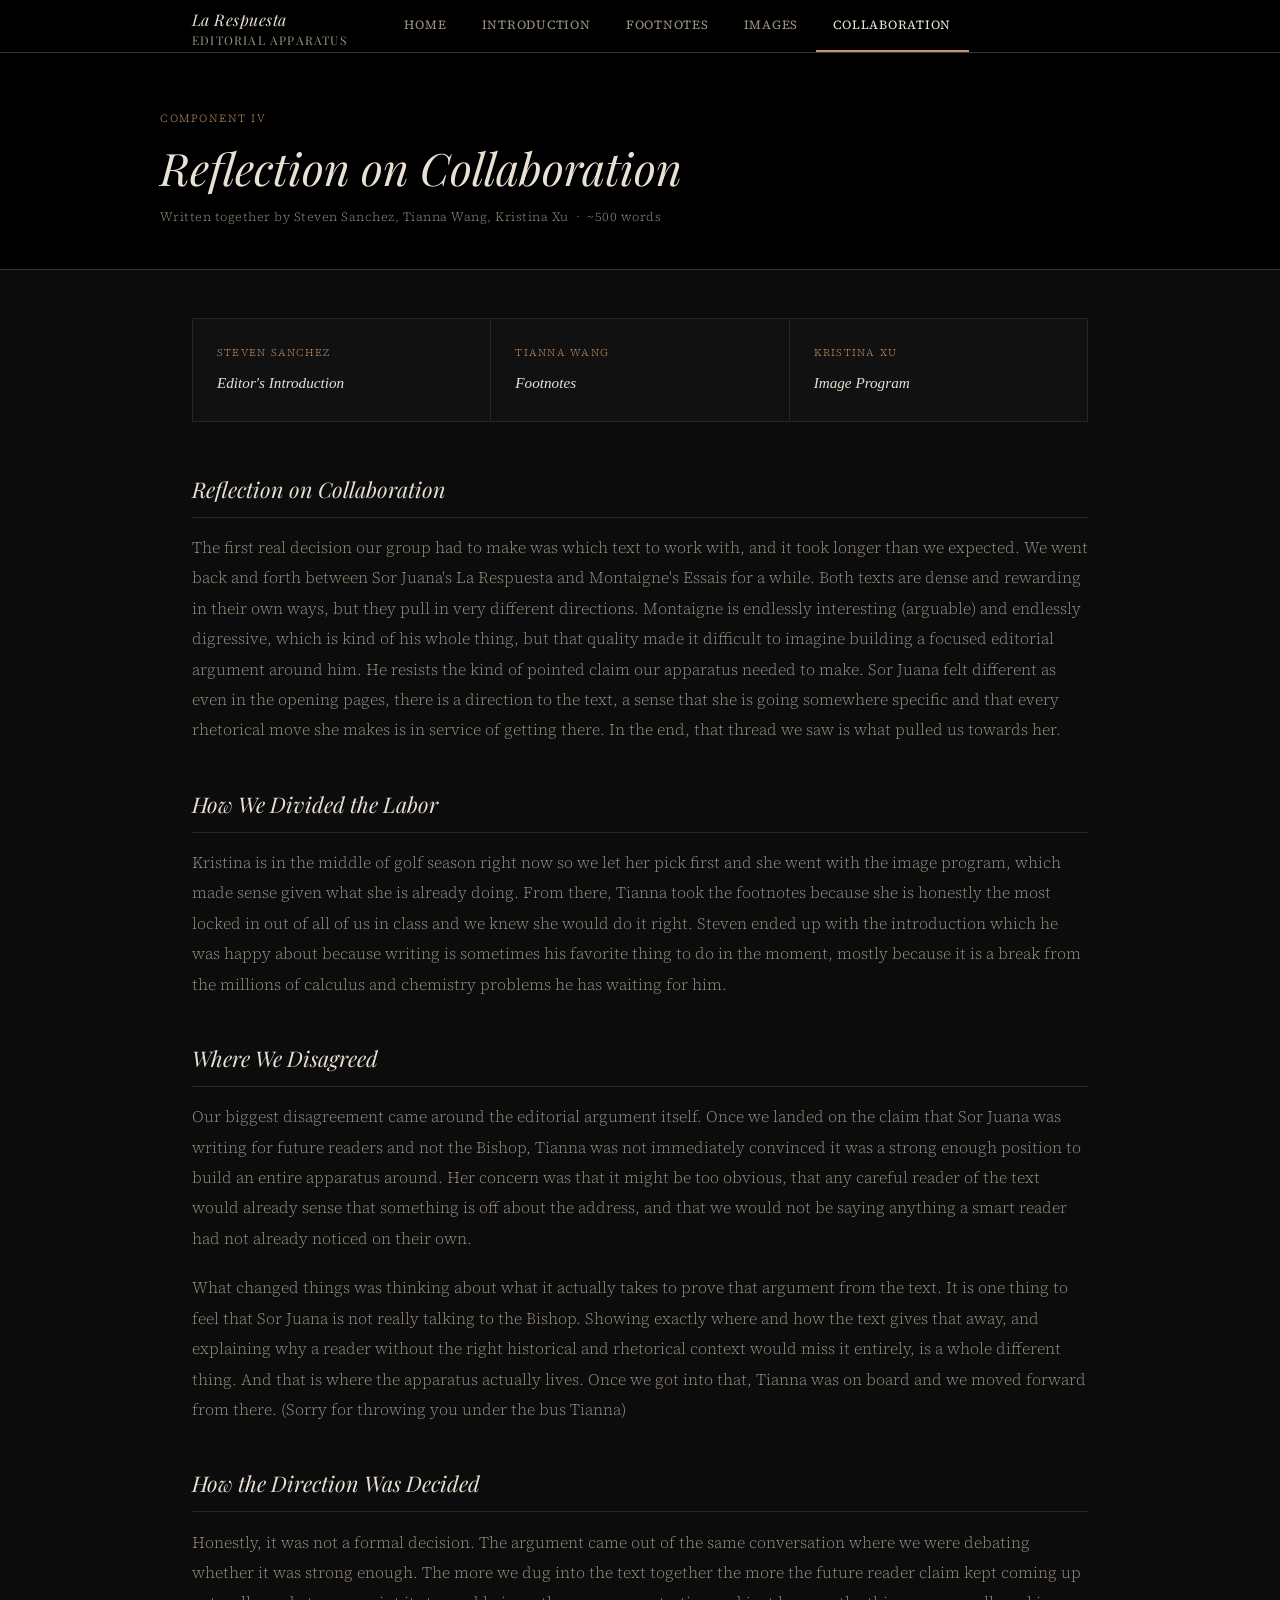
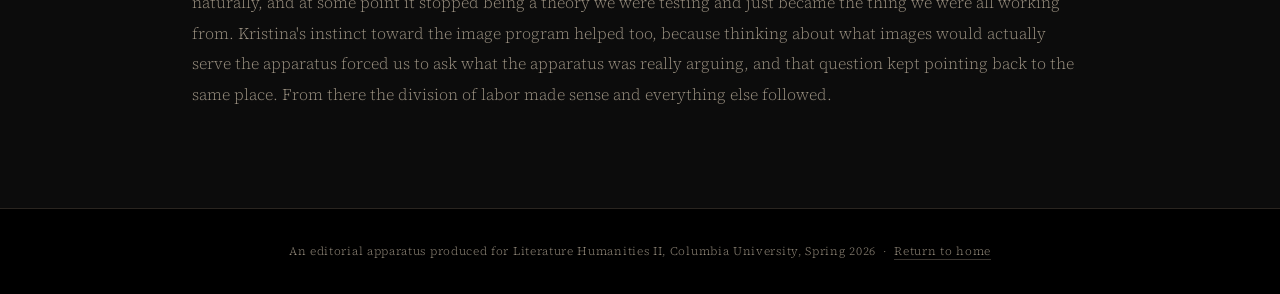
==== commit 11ecb50a: "Add labor division text Co-Authored-By: Claude Sonnet 4.6 <noreply@anthropic.com>" ====
--- a/collaboration.html
+++ b/collaboration.html
@@ -59,7 +59,7 @@
         <p>The first real decision our group had to make was which text to work with, and it took longer than we expected. We went back and forth between Sor Juana's La Respuesta and Montaigne's Essais for a while. Both texts are dense and rewarding in their own ways, but they pull in very different directions. Montaigne is endlessly interesting (arguable) and endlessly digressive, which is kind of his whole thing, but that quality made it difficult to imagine building a focused editorial argument around him. He resists the kind of pointed claim our apparatus needed to make. Sor Juana felt different as even in the opening pages, there is a direction to the text, a sense that she is going somewhere specific and that every rhetorical move she makes is in service of getting there. In the end, that thread we saw is what pulled us towards her.</p>
 
         <h2>How We Divided the Labor</h2>
-        <p>[Filler]</p>
+        <p>Kristina is in the middle of golf season right now so we let her pick first and she went with the image program, which made sense given what she is already doing. From there, Tianna took the footnotes because she is honestly the most locked in out of all of us in class and we knew she would do it right. Steven ended up with the introduction which he was happy about because writing is sometimes his favorite thing to do in the moment, mostly because it is a break from the millions of calculus and chemistry problems he has waiting for him.</p>
 
         <h2>Where We Disagreed</h2>
         <p>Our biggest disagreement came around the editorial argument itself. Once we landed on the claim that Sor Juana was writing for future readers and not the Bishop, Tianna was not immediately convinced it was a strong enough position to build an entire apparatus around. Her concern was that it might be too obvious, that any careful reader of the text would already sense that something is off about the address, and that we would not be saying anything a smart reader had not already noticed on their own.</p>
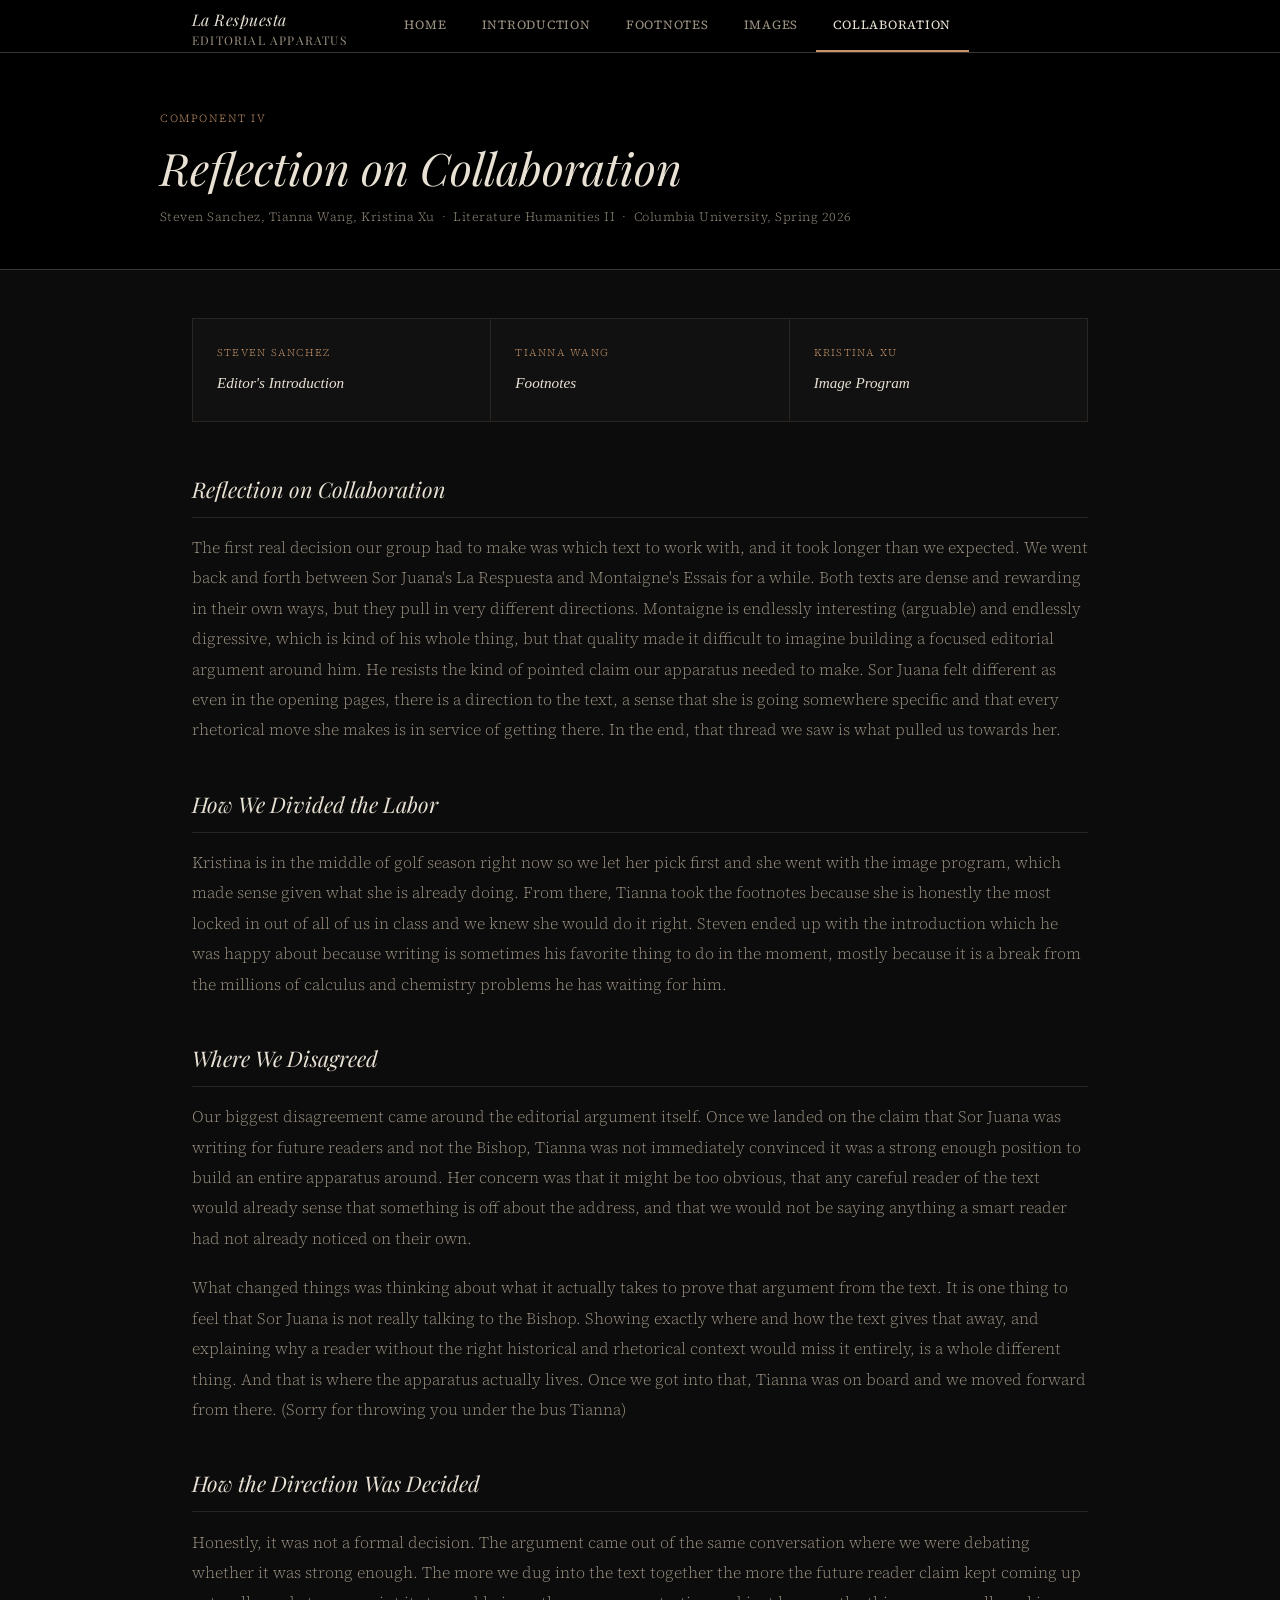
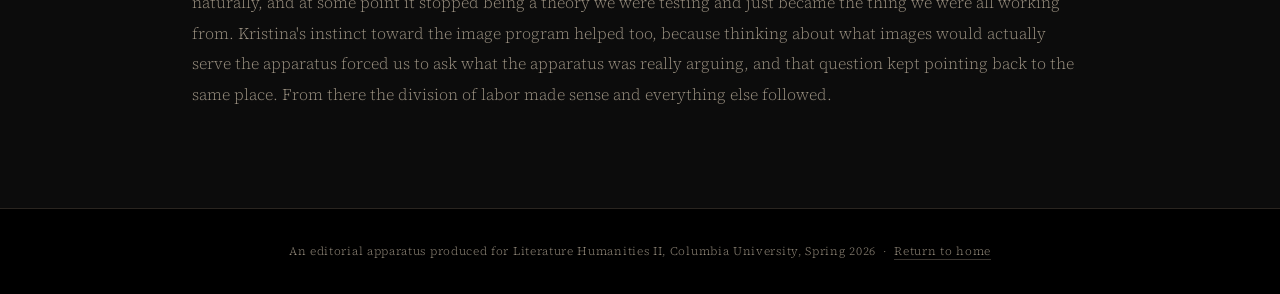
==== commit 09e7e7f5: "Standardize bylines across all subpages" ====
--- a/collaboration.html
+++ b/collaboration.html
@@ -30,9 +30,7 @@
       <div class="page-header-inner">
         <p class="page-eyebrow">Component IV</p>
         <h1>Reflection on Collaboration</h1>
-        <p class="byline">
-          Written together by Steven Sanchez, Tianna Wang, Kristina Xu &nbsp;·&nbsp; ~500 words
-        </p>
+        <p class="byline">Steven Sanchez, Tianna Wang, Kristina Xu &nbsp;&middot;&nbsp; Literature Humanities II &nbsp;&middot;&nbsp; Columbia University, Spring 2026</p>
       </div>
     </div>
 
--- a/css/style.css
+++ b/css/style.css
@@ -207,6 +207,43 @@
 
 .site-banner strong { color: var(--text); font-weight: 400; }
 
+/* ===== Essay intro styles ===== */
+.intro-essay p {
+  font-size: 1.02rem;
+  line-height: 2;
+  color: #cdc5b8;
+  margin-bottom: 1.6rem;
+  max-width: 680px;
+}
+
+/* Thesis paragraph — set apart visually */
+.intro-essay .thesis-graf {
+  font-family: var(--font-serif);
+  font-style: italic;
+  font-size: 1.12rem;
+  color: var(--text);
+  border-left: 3px solid var(--accent);
+  padding-left: 1.4rem;
+  margin: 2.4rem 0;
+}
+
+/* Inline text citations from the passage */
+.intro-essay q {
+  quotes: "\201C" "\201D";
+  font-style: italic;
+  color: var(--text);
+}
+
+.intro-essay q::before { content: open-quote; }
+.intro-essay q::after  { content: close-quote; }
+
+.intro-essay cite {
+  font-style: normal;
+  font-size: 0.82rem;
+  color: var(--gold);
+  letter-spacing: 0.02em;
+}
+
 /* ===== Edition Split (cover + nav) ===== */
 .edition-split {
   display: grid;
@@ -335,10 +372,9 @@
 .edition-nav-title {
   font-family: var(--font-serif);
   font-style: italic;
-  font-size: 1.05rem;
+  font-size: 1.3rem;
   color: var(--text);
   line-height: 1.3;
-  margin-bottom: 0.25rem;
 }
 
 .edition-nav-desc {
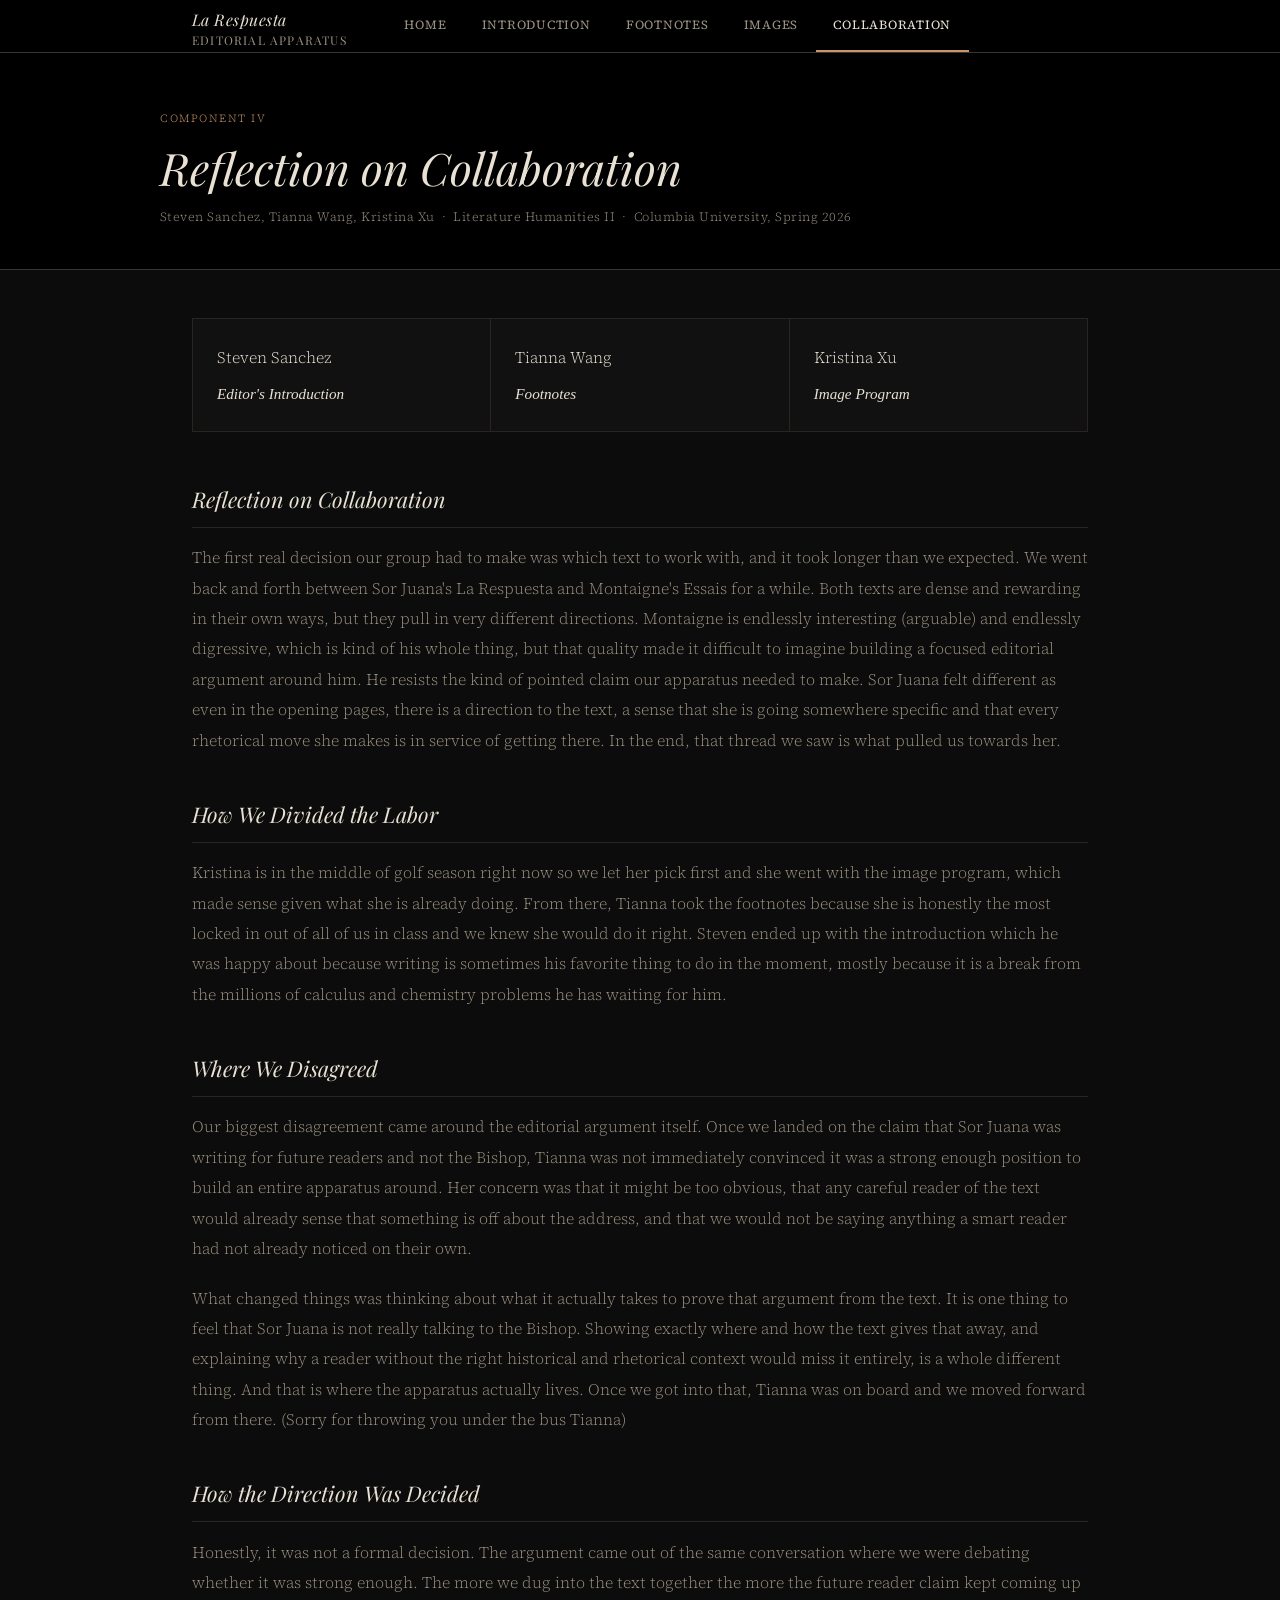
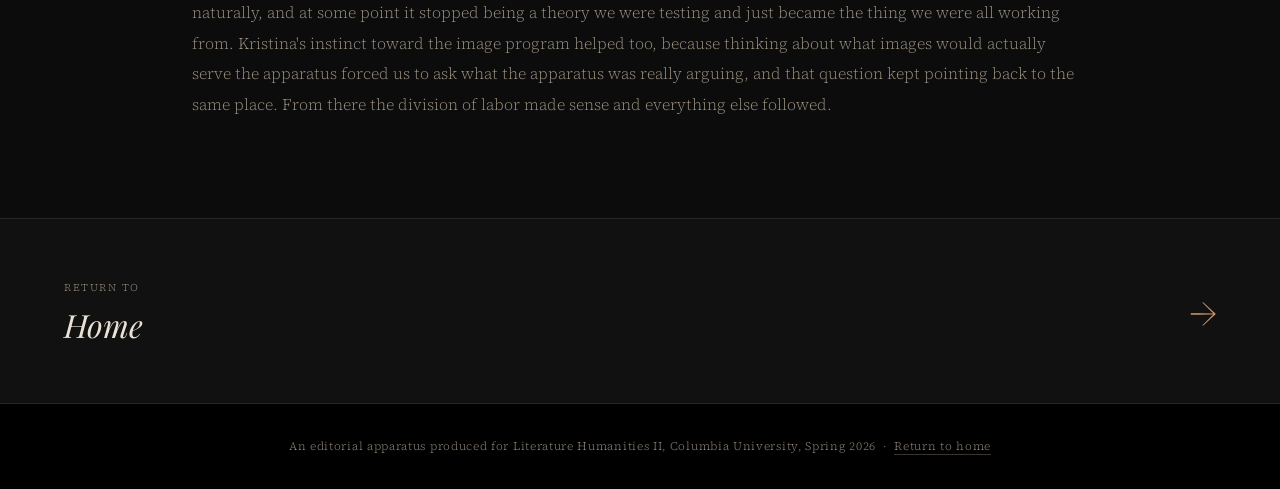
==== commit 061ef11b: "Add next-page navigation strip to all subpages" ====
--- a/collaboration.html
+++ b/collaboration.html
@@ -71,6 +71,14 @@
 
   </main>
 
+  <a href="index.html" class="page-next">
+    <div>
+      <div class="page-next-label">Return to</div>
+      <div class="page-next-title">Home</div>
+    </div>
+    <div class="page-next-arrow">&#8594;</div>
+  </a>
+
   <footer>
     <p>
       An editorial apparatus produced for Literature Humanities II, Columbia University, Spring 2026 &nbsp;·&nbsp;
--- a/css/style.css
+++ b/css/style.css
@@ -539,76 +539,157 @@
 }
 
 /* ===== Images ===== */
-.image-grid {
+/* ===== Image Program — Immersive Layout ===== */
+
+/* Full-screen section per image */
+.img-scene {
   display: grid;
-  grid-template-columns: 1fr;
-  gap: 4rem;
-}
-
-.image-entry {
+  grid-template-columns: 1fr 1fr;
+  min-height: 100vh;
   border-bottom: 1px solid var(--border);
-  padding-bottom: 4rem;
-}
-
-.image-entry:last-child { border-bottom: none; padding-bottom: 0; }
-
-.image-figure {
-  background: var(--bg-section);
-  border: 1px solid var(--border-mid);
-  margin-bottom: 1.5rem;
-  display: flex;
-  align-items: center;
-  justify-content: center;
-  min-height: 260px;
   overflow: hidden;
 }
 
-.image-figure img {
+/* Alternate: even scenes flip the order */
+.img-scene.flip { direction: rtl; }
+.img-scene.flip > * { direction: ltr; }
+
+/* Image panel — fills its half, image covers it */
+.img-panel {
+  position: relative;
+  overflow: hidden;
+  background: #000;
+}
+
+.img-panel img {
+  position: absolute;
+  inset: 0;
   width: 100%;
-  display: block;
-  max-height: 500px;
+  height: 100%;
   object-fit: contain;
-}
-
-.image-placeholder {
+  object-position: center;
+  transition: transform 0.6s ease;
+}
+
+/* Use cover only for images that look good cropped (portrait, seal) */
+.img-panel img.cover {
+  object-fit: cover;
+}
+
+.img-scene:hover .img-panel img {
+  transform: scale(1.02);
+}
+
+/* Placeholder when no image yet */
+.img-panel .image-placeholder {
+  position: absolute;
+  inset: 0;
   display: flex;
   flex-direction: column;
   align-items: center;
   justify-content: center;
-  min-height: 260px;
-  color: var(--text-muted);
-  text-align: center;
-  padding: 2rem;
-}
-
-.image-placeholder .icon { font-size: 2rem; margin-bottom: 0.5rem; opacity: 0.3; }
-
-.image-num {
+  color: var(--text-muted);
+  font-size: 0.78rem;
+}
+
+.img-panel .image-placeholder .icon {
+  font-size: 2.5rem;
+  opacity: 0.2;
+  margin-bottom: 0.5rem;
+}
+
+/* Text panel */
+.img-text {
+  display: flex;
+  flex-direction: column;
+  justify-content: center;
+  padding: 5rem 4.5rem;
+  background: var(--bg);
+  position: relative;
+}
+
+/* Large decorative number */
+.img-scene-num {
+  font-family: var(--font-serif);
+  font-style: italic;
+  font-size: 7rem;
+  line-height: 1;
+  color: var(--border);
+  position: absolute;
+  bottom: 2rem;
+  right: 3rem;
+  pointer-events: none;
+  user-select: none;
+}
+
+.img-scene.flip .img-scene-num {
+  right: auto;
+  left: 3rem;
+}
+
+.img-label {
   font-size: 0.65rem;
-  letter-spacing: 0.12em;
+  letter-spacing: 0.15em;
   text-transform: uppercase;
   color: var(--accent);
-  margin-bottom: 0.4rem;
-}
-
-.image-caption {
-  font-family: var(--font-serif);
-  font-size: 1.05rem;
-  font-style: italic;
-  color: var(--text);
-  margin-bottom: 0.4rem;
-}
-
-.image-source {
-  font-size: 0.75rem;
-  color: var(--text-muted);
-  margin-bottom: 1.1rem;
-}
-
-.image-analysis {
-  font-size: 0.92rem;
-  line-height: 1.85;
-  color: var(--text-muted);
+  margin-bottom: 0.7rem;
+}
+
+.img-caption {
+  font-family: var(--font-serif);
+  font-style: italic;
+  font-size: 1.5rem;
+  color: var(--text);
+  line-height: 1.25;
+  margin-bottom: 1.8rem;
+}
+
+.img-analysis {
+  font-size: 0.95rem;
+  line-height: 1.95;
+  color: var(--text-muted);
+  max-width: 480px;
+}
+
+/* Scroll-in animation */
+.img-text,
+.img-panel {
+  opacity: 0;
+  transform: translateY(28px);
+  transition: opacity 0.75s ease, transform 0.75s ease;
+}
+
+.img-panel {
+  transform: translateX(-20px);
+  transition: opacity 0.9s ease, transform 0.9s ease;
+}
+
+.img-scene.flip .img-panel {
+  transform: translateX(20px);
+}
+
+.img-scene.visible .img-text,
+.img-scene.visible .img-panel {
+  opacity: 1;
+  transform: none;
+}
+
+.img-text { transition-delay: 0.15s; }
+
+/* Responsive */
+@media (max-width: 860px) {
+  .img-scene,
+  .img-scene.flip {
+    grid-template-columns: 1fr;
+    direction: ltr;
+    min-height: auto;
+  }
+  .img-panel { min-height: 55vw; position: relative; }
+  .img-panel img { position: absolute; }
+  .img-text { padding: 2.5rem 1.8rem 3rem; }
+  .img-scene-num { font-size: 4rem; top: 1.5rem; right: 1.5rem; }
+  .img-scene.flip .img-scene-num { left: 1.5rem; right: auto; }
+  .img-caption { font-size: 1.2rem; }
 }
 
 /* ===== Argument callout ===== */
@@ -634,6 +715,44 @@
   line-height: 1.8;
   margin: 0;
 }
+
+/* ===== Page-to-page navigation ===== */
+.page-next {
+  display: flex;
+  align-items: center;
+  justify-content: space-between;
+  background: #111;
+  border-top: 1px solid var(--border);
+  padding: 3.5rem 4rem;
+  text-decoration: none;
+  transition: background 0.2s;
+}
+
+.page-next:hover { background: #181410; }
+
+.page-next-label {
+  font-size: 0.65rem;
+  letter-spacing: 0.15em;
+  text-transform: uppercase;
+  color: var(--text-muted);
+  margin-bottom: 0.6rem;
+}
+
+.page-next-title {
+  font-family: var(--font-serif);
+  font-style: italic;
+  font-size: 2rem;
+  color: var(--text);
+  line-height: 1.2;
+}
+
+.page-next-arrow {
+  font-size: 2.5rem;
+  color: var(--accent);
+  transition: transform 0.25s;
+}
+
+.page-next:hover .page-next-arrow { transform: translateX(8px); }
 
 /* ===== Footer ===== */
 footer {
